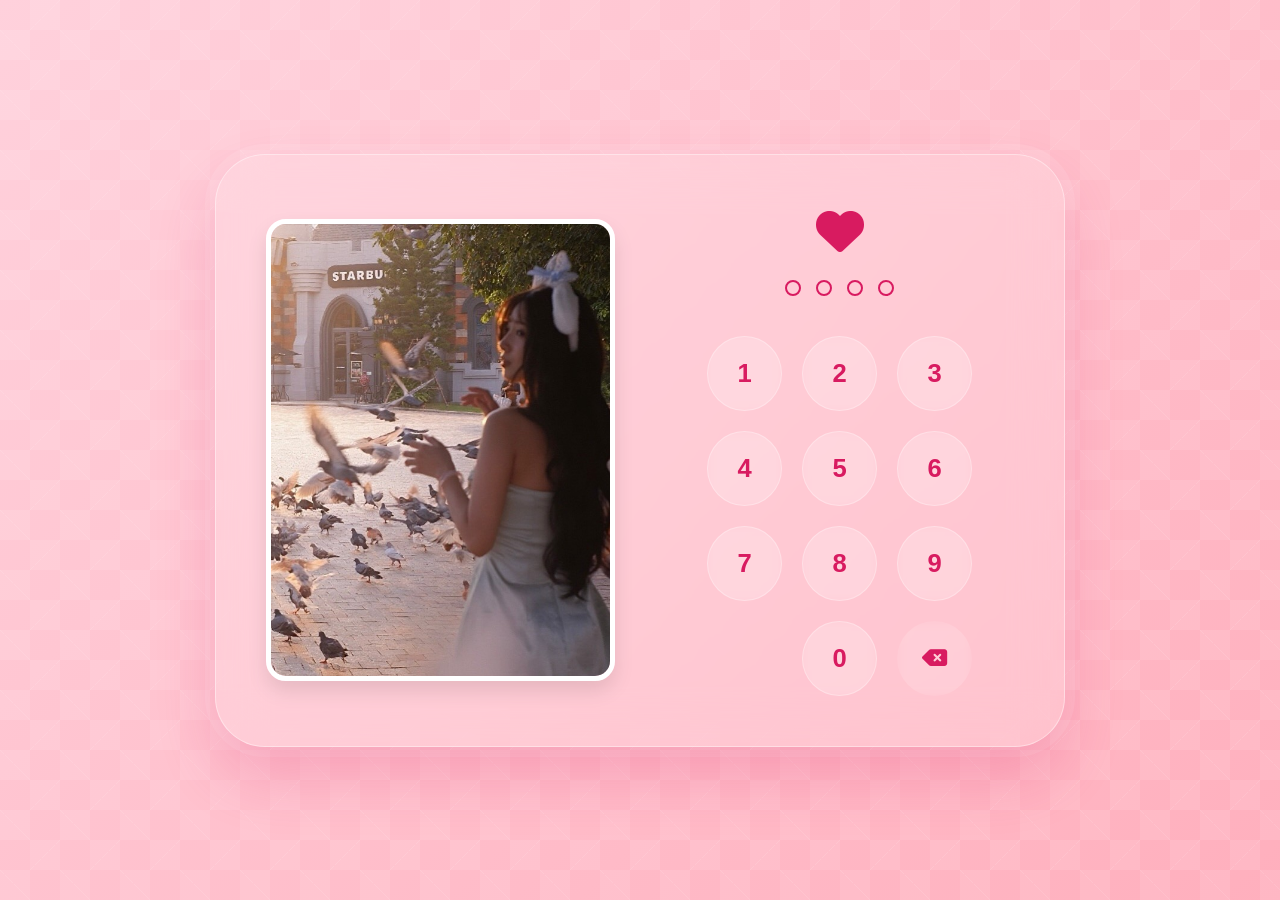
==== index.html @ 54236d32 "first commit" ====
<!doctype html>
<html lang="en">
  <head>
    <meta charset="UTF-8" />
    <meta name="viewport" content="width=device-width, initial-scale=1.0" />

    <title>Only For You</title>

    <link rel="icon" href="https://i.postimg.cc/qvjz8QFW/Logo.png" />

    <link rel="preconnect" href="https://fonts.googleapis.com" />
    <link rel="preconnect" href="https://fonts.gstatic.com" crossorigin />

    <link
      href="https://fonts.googleapis.com/css2?family=Dancing+Script&family=Playfair+Display&display=swap"
      rel="stylesheet"
    />

    <link
      rel="stylesheet"
      href="https://cdnjs.cloudflare.com/ajax/libs/font-awesome/6.5.1/css/all.min.css"
    />

    <link rel="stylesheet" href="style/style.css" />
  </head>

  <body>
    <!-- LOCK SCREEN -->

    <div class="lock-screen" id="lock-screen">
      <div class="lock-content">
        <div class="lock-image">
          <img src="style/img/Anh Pass.jpg" />
        </div>

        <div class="lock-form">
          <div class="lock-icon">
            <i class="fa-solid fa-heart"></i>
          </div>

          <div class="pass-dots" id="pass-dots">
            <div class="dot"></div>
            <div class="dot"></div>
            <div class="dot"></div>
            <div class="dot"></div>
          </div>

          <div class="numpad">
            <button class="num-btn" data-value="1">1</button>
            <button class="num-btn" data-value="2">2</button>
            <button class="num-btn" data-value="3">3</button>

            <button class="num-btn" data-value="4">4</button>
            <button class="num-btn" data-value="5">5</button>
            <button class="num-btn" data-value="6">6</button>

            <button class="num-btn" data-value="7">7</button>
            <button class="num-btn" data-value="8">8</button>
            <button class="num-btn" data-value="9">9</button>

            <button class="num-btn blank"></button>
            <button class="num-btn" data-value="0">0</button>

            <button class="num-btn delete-btn">
              <i class="fa-solid fa-delete-left"></i>
            </button>
          </div>
        </div>
      </div>
    </div>

    <!-- MAIN MENU -->

    <div class="container main-content-hidden" id="main-content">
      <div class="menu">
        <button class="menu-item" id="btn-album">
          <span class="icon">
            <img src="style/img/asset/album.png" />
          </span>
          <span>Photo Album</span>
        </button>

         <button class="menu-item" id="btn-journey">
          <span class="icon">
            <img src="style/img/asset/journey.png" />
          </span>
          <span>Our Love Journey</span>
        </button>

        <button class="menu-item" id="btn-music">
          <span class="icon">
            <img src="style/img/asset/music.png" />
          </span>
          <span>Music</span>
        </button>

        <button class="menu-item" id="btn-letter">
          <span class="icon">
            <img src="style/img/asset/letter.png" />
          </span>
          <span>Letter</span>
        </button>

        <button class="menu-item" id="btn-image">
          <span class="icon">
            <img src="style/img/asset/image.png" />
          </span>
          <span>Image</span>
        </button>

        <button class="menu-item" id="btn-gift">
          <span class="icon">
            <img src="style/img/asset/gift.png" />
          </span>
          <span>Gift</span>
        </button>
      </div>
    </div>

    <!-- LETTER -->

    <div class="overlay" id="letter-overlay">
      <div class="letter-modal">
        <button class="close-btn" id="close-letter">
          <i class="fa-solid fa-xmark"></i>
        </button>

        <div class="letter-content">
          <div class="letter-body" id="letter-body"></div>
        </div>
      </div>
    </div>

    <!-- MUSIC -->

    <div class="overlay" id="music-overlay">
      <div class="music-modal">
        <button class="close-btn" id="close-music">
          <i class="fa-solid fa-xmark"></i>
        </button>

        <div class="spotify-player">
          <div class="now-playing">
            <div class="album-art" id="album-art">
              <img src="" />
            </div>

            <div class="song-details">
              <h3 id="song-title">Select a song</h3>
              <p id="song-artist">Artist</p>
            </div>
          </div>

          <div class="player-controls">
            <div class="progress-container">
              <span id="current-time">0:00</span>

              <div class="progress-bar" id="progress-bar">
                <div class="progress" id="progress"></div>
              </div>

              <span id="duration">0:00</span>
            </div>

            <div class="control-buttons">
              <button class="ctrl-btn" id="prev-btn">
                <i class="fa-solid fa-backward-step"></i>
              </button>

              <button class="ctrl-btn play-pause" id="play-pause-btn">
                <i class="fa-solid fa-play"></i>
              </button>

              <button class="ctrl-btn" id="next-btn">
                <i class="fa-solid fa-forward-step"></i>
              </button>
            </div>
          </div>
        </div>
      </div>
    </div>

    <!-- IMAGE GALLERY -->

    <div class="overlay" id="image-overlay">
      <div class="image-modal">
        <button class="close-btn" id="close-image">
          <i class="fa-solid fa-xmark"></i>
        </button>

        <div class="gallery-container">
          <div class="gallery-row row-top" id="gallery-top"></div>

          <div class="gallery-row row-bottom" id="gallery-bottom"></div>
        </div>
      </div>
    </div>

    <!-- LIGHTBOX -->

    <div class="overlay" id="lightbox-overlay">
      <div class="lightbox-content">
        <button class="close-btn" id="close-lightbox">
          <i class="fa-solid fa-xmark"></i>
        </button>

        <img id="lightbox-img" />
      </div>
    </div>

    <!-- GIFT -->

    <div class="overlay" id="gift-overlay">
      <div class="gift-modal">
        <button class="close-btn" id="close-gift">
          <i class="fa-solid fa-xmark"></i>
        </button>

        <button class="fullscreen-btn" id="fullscreen-gift">
          <i class="fa-solid fa-expand"></i>
        </button>

        <iframe src="style/gift/gift.html" class="gift-iframe"></iframe>
      </div>
    </div>
    
    <!--Album -->

<div class="overlay" id="album-overlay">
  <div class="album-modal">
    <button class="close-btn" id="close-album">
      <i class="fa-solid fa-xmark"></i>
    </button>
    <button class="fullscreen-btn" id="fullscreen-album">
      <i class="fa-solid fa-expand"></i>
    </button>
    <iframe 
      src="style/album/index.html"
      class="album-iframe">
    </iframe>
  </div>
</div>

   <!--Our Love Journey-->

<div class="overlay" id="journey-overlay">
  <div class="album-modal">
    <button class="close-btn" id="close-journey">
      <i class="fa-solid fa-xmark"></i>
    </button>
    <button class="fullscreen-btn" id="fullscreen-journey">
      <i class="fa-solid fa-expand"></i>
    </button>
    <iframe 
      src="style/journey/index.html"
      class="album-iframe">
    </iframe>
  </div>
</div>

    <audio id="audio-player"></audio>
    <audio id="pop-sound" src="style/pop.mp3"></audio>

    <script src="style/script.js"></script>
  </body>
</html>
---- style/style.css ----
* {
  margin: 0;
  padding: 0;
  box-sizing: border-box;
}

body {
  min-height: 100vh;
  display: flex;
  align-items: center;
  justify-content: center;
  font-family:
    "Outfit",
    "Inter",
    -apple-system,
    BlinkMacSystemFont,
    "Segoe UI",
    Roboto,
    sans-serif;
  background: linear-gradient(135deg, #ffd1dc 0%, #ffafbd 50%, #ffc3a0 100%);
  background-size: 400% 400%;
  animation: gradientBG 15s ease infinite;
  overflow-x: hidden;
  overflow-y: auto;
}

@keyframes gradientBG {
  0% {
    background-position: 0% 50%;
  }

  50% {
    background-position: 100% 50%;
  }

  100% {
    background-position: 0% 50%;
  }
}

.container {
  width: 90%;
  max-width: 800px;
  z-index: 10;
  position: relative;
}

h1 {
  color: #d81b60;
  font-size: 2.5rem;
  margin-bottom: 1rem;
  text-shadow: 2px 2px 4px rgba(0, 0, 0, 0.05);
}

p {
  color: #ad1457;
  font-size: 1.1rem;
  line-height: 1.6;
  margin-bottom: 2rem;
}

.menu {
  display: grid;
  grid-template-columns: repeat(2, 1fr);
  gap: 2.5rem;
  perspective: 1000px;
}

@media (max-width: 600px) {
  .menu {
    grid-template-columns: 1fr;
    gap: 1rem;
    padding-top: 2rem;
    padding-bottom: 2rem;
  }

  .menu-item {
    padding: 1rem 1rem;
    font-size: 1rem;
    border-radius: 1.5rem;
    animation: none !important;
    transform: none !important;
  }

  .menu-item .icon img {
    width: 40px;
    height: 40px;
  }
}

.menu-item {
  background: rgba(255, 255, 255, 0.3);
  backdrop-filter: blur(15px);
  -webkit-backdrop-filter: blur(15px);
  border: 2px solid rgba(255, 255, 255, 0.5);
  border-radius: 2rem;
  padding: 2.5rem 1.5rem;
  cursor: pointer;
  display: flex;
  flex-direction: column;
  align-items: center;
  gap: 1rem;
  transition: all 0.4s cubic-bezier(0.175, 0.885, 0.32, 1.275);
  color: #d81b60;
  font-weight: 700;
  font-size: 1.2rem;
  box-shadow: 0 8px 32px 0 rgba(255, 105, 180, 0.15);
  animation: float 6s ease-in-out infinite;
}

.menu-item:nth-child(even) {
  animation-delay: -3s;
}

.menu-item:hover {
  transform: scale(1.1) translateY(-5px);
  background: #fff;
  box-shadow: 0 10px 20px rgba(255, 105, 180, 0.3);
}

.menu-item .icon {
  font-size: 3.5rem;
  filter: drop-shadow(0 5px 10px rgba(255, 105, 180, 0.3));
  display: flex;
  align-items: center;
  justify-content: center;
}

.menu-item .icon img {
  width: 80px;
  height: 80px;
  object-fit: contain;
}

.menu-item:active {
  transform: scale(0.9) translateY(5px);
  box-shadow: 0 2px 10px 0 rgba(255, 105, 180, 0.2);
  background: rgba(255, 255, 255, 0.5);
  transition: all 0.1s ease;
}

@keyframes float {

  0%,
  100% {
    transform: translateY(0);
  }

  50% {
    transform: translateY(-20px);
  }
}

body::before {
  content: "";
  position: fixed;
  top: 0;
  left: 0;
  width: 100%;
  height: 100%;
  background-image:
    linear-gradient(45deg, rgba(255, 255, 255, 0.1) 25%, transparent 25%),
    linear-gradient(-45deg, rgba(255, 255, 255, 0.1) 25%, transparent 25%),
    linear-gradient(45deg, transparent 75%, rgba(255, 255, 255, 0.1) 75%),
    linear-gradient(-45deg, transparent 75%, rgba(255, 255, 255, 0.1) 75%);
  background-size: 60px 60px;
  background-position: 0 0, 0 30px, 30px -30px, -30px 0px;
  pointer-events: none;
  z-index: 1;
}

.heart {
  position: fixed;
  bottom: -50px;
  color: #ff69b4;
  font-size: 20px;
  user-select: none;
  pointer-events: none;
  z-index: -1;
  animation: flyUp linear forwards;
}

@keyframes flyUp {
  0% {
    transform: translateY(0) rotate(0deg);
    opacity: 1;
  }

  100% {
    transform: translateY(-110vh) rotate(360deg);
    opacity: 0;
  }
}

.overlay {
  position: fixed;
  top: 0;
  left: 0;
  width: 100%;
  height: 100%;
  background: rgba(0, 0, 0, 0.4);
  backdrop-filter: blur(8px);
  -webkit-backdrop-filter: blur(8px);
  display: flex;
  align-items: center;
  justify-content: center;
  z-index: 1000;
  opacity: 0;
  visibility: hidden;
  transition: all 0.5s cubic-bezier(0.4, 0, 0.2, 1);
}

.overlay.active {
  opacity: 1;
  visibility: visible;
}

.letter-modal {
  background: rgba(255, 255, 255, 0.7);
  backdrop-filter: blur(20px);
  -webkit-backdrop-filter: blur(20px);
  width: 90%;
  max-width: 500px;
  height: 650px;
  padding: 40px;
  position: relative;
  border-radius: 30px;
  border: 1px solid rgba(255, 255, 255, 0.4);
  box-shadow:
    0 25px 50px -12px rgba(216, 27, 96, 0.2),
    0 0 0 8px rgba(255, 255, 255, 0.4);
  transform: translateY(50px) scale(0.9);
  transition: all 0.6s cubic-bezier(0.34, 1.56, 0.64, 1);
  display: flex;
  flex-direction: column;
  overflow: hidden;
}

.letter-modal::after {
  content: "";
  position: absolute;
  top: 15px;
  left: 15px;
  right: 15px;
  bottom: 15px;
  border: 1px dashed rgba(216, 27, 96, 0.3);
  border-radius: 20px;
  pointer-events: none;
}

.overlay.active .letter-modal {
  transform: translateY(0) scale(1);
}

.close-btn {
  position: absolute;
  top: 15px;
  right: 15px;
  width: 40px;
  height: 40px;
  background: rgba(216, 27, 96, 0.8);
  color: white;
  border: none;
  border-radius: 50%;
  font-size: 20px;
  cursor: pointer;
  display: flex;
  align-items: center;
  justify-content: center;
  z-index: 100;
  transition: all 0.3s ease;
  backdrop-filter: blur(5px);
}

.close-btn:hover {
  background: #d81b60;
  transform: rotate(90deg) scale(1.1);
}

.letter-content {
  color: #444;
  display: flex;
  flex-direction: column;
  height: 100%;
  position: relative;
  z-index: 2;
}

.letter-body {
  font-family: "Dancing Script", cursive;
  font-size: 1.6rem;
  line-height: 2;
  color: #5d4037;
  overflow-y: auto;
  flex-grow: 1;
  padding: 10px 15px 10px 0;
  -ms-overflow-style: none;
  /* IE and Edge */
  scrollbar-width: none;
  /* Firefox */
}

.letter-body::-webkit-scrollbar {
  display: none;
  /* Chrome, Safari and Opera */
}

.letter-body p {
  margin-bottom: 25px;
  color: inherit;
  font-size: inherit;
  line-height: inherit;
}

.letter-gif {
  position: absolute;
  bottom: 20px;
  right: 20px;
  width: 120px;
  height: auto;
  pointer-events: none;
  z-index: 1;
  opacity: 0.6;
  filter: drop-shadow(0 5px 15px rgba(0, 0, 0, 0.1));
}

.letter-footer {
  text-align: right;
  margin-top: 30px;
  font-size: 1.8rem !important;
  font-weight: bold;
  color: #d81b60 !important;
}

@media (max-width: 480px) {
  .letter-modal {
    padding: 30px 20px;
  }

  .letter-body {
    font-size: 1.2rem;
  }
}

.music-modal {
  background: rgba(255, 255, 255, 0.7);
  backdrop-filter: blur(20px);
  -webkit-backdrop-filter: blur(20px);
  width: 90%;
  max-width: 450px;
  height: 650px;
  padding: 30px;
  border-radius: 30px;
  border: 1px solid rgba(255, 255, 255, 0.4);
  box-shadow:
    0 25px 50px -12px rgba(216, 27, 96, 0.2),
    0 0 0 8px rgba(255, 255, 255, 0.4);
  position: relative;
  color: #d81b60;
  transform: translateY(50px) scale(0.9);
  transition: all 0.6s cubic-bezier(0.34, 1.56, 0.64, 1);
  display: flex;
  flex-direction: column;
}

.overlay.active .music-modal {
  transform: translateY(0) scale(1);
}

.spotify-player {
  display: flex;
  flex-direction: column;
  gap: 20px;
  flex-grow: 1;
  overflow: hidden;
}

.player-header {
  display: flex;
  align-items: center;
  justify-content: center;
  gap: 12px;
  font-size: 1rem;
  letter-spacing: 1px;
  text-transform: uppercase;
  font-weight: 800;
  color: #ad1457;
  opacity: 0.8;
}

.spotify-logo {
  width: 28px;
  height: 28px;
  filter: drop-shadow(0 4px 6px rgba(216, 27, 96, 0.3));
}

.now-playing {
  display: flex;
  flex-direction: column;
  align-items: center;
  gap: 20px;
  padding-bottom: 10px;
}

.song-info {
  display: flex;
  flex-direction: column;
  align-items: center;
  gap: 15px;
  width: 100%;
}

.album-art {
  width: 200px;
  height: 200px;
  border-radius: 24px;
  overflow: hidden;
  box-shadow: 0 15px 35px rgba(216, 27, 96, 0.25);
  background: linear-gradient(135deg, #ffd1dc, #ff8aab);
  position: relative;
  transition: transform 0.5s ease;
}

.album-art:hover {
  transform: scale(1.05) rotate(2deg);
}

.album-art img {
  width: 100%;
  height: 100%;
  object-fit: cover;
}

.song-details {
  margin-top: 5px;
}

.song-details h3 {
  margin: 0;
  font-size: 1.4rem;
  color: #d81b60;
  font-weight: 800;
}

.song-details p {
  margin: 4px 0 0;
  font-size: 1rem;
  color: #ad1457;
  opacity: 0.7;
}

.player-controls {
  width: 100%;
  display: flex;
  flex-direction: column;
  gap: 15px;
}

.progress-container {
  display: flex;
  align-items: center;
  gap: 12px;
  font-size: 0.85rem;
  color: #ad1457;
  font-weight: 600;
}

.progress-bar {
  flex-grow: 1;
  height: 8px;
  background: rgba(216, 27, 96, 0.1);
  border-radius: 10px;
  cursor: pointer;
  position: relative;
  overflow: hidden;
}

.progress {
  height: 100%;
  background: linear-gradient(90deg, #ff8aab, #d81b60);
  border-radius: 10px;
  width: 0%;
  position: relative;
  transition: width 0.1s linear;
}

.control-buttons {
  display: flex;
  justify-content: center;
  align-items: center;
  gap: 25px;
}

.ctrl-btn {
  background: none;
  border: none;
  color: #ff8aab;
  font-size: 1.8rem;
  cursor: pointer;
  transition: all 0.3s ease;
  display: flex;
  align-items: center;
  justify-content: center;
}

.ctrl-btn:hover {
  color: #d81b60;
  transform: scale(1.2);
}

.ctrl-btn.play-pause {
  width: 65px;
  height: 65px;
  background: linear-gradient(135deg, #d81b60, #ad1457);
  color: white;
  border-radius: 50%;
  font-size: 1.4rem;
  display: flex;
  align-items: center;
  justify-content: center;
  box-shadow: 0 8px 20px rgba(216, 27, 96, 0.4);
}

.ctrl-btn.play-pause:hover {
  transform: scale(1.1) translateY(-2px);
  box-shadow: 0 12px 25px rgba(216, 27, 96, 0.5);
}

.song-list {
  margin-top: 10px;
  flex: 1;
  overflow-y: auto;
  display: flex;
  flex-direction: column;
  gap: 8px;
  padding-right: 8px;
  scrollbar-width: thin;
  scrollbar-color: rgba(216, 27, 96, 0.2) transparent;
}

.song-list::-webkit-scrollbar {
  width: 4px;
}

.song-list::-webkit-scrollbar-thumb {
  background: rgba(216, 27, 96, 0.2);
  border-radius: 10px;
}

.song-item {
  display: flex;
  align-items: center;
  gap: 15px;
  padding: 12px;
  border-radius: 16px;
  cursor: pointer;
  transition: all 0.3s ease;
  background: rgba(255, 255, 255, 0.3);
  border: 1px solid transparent;
}

.song-item:hover {
  background: rgba(255, 255, 255, 0.6);
  transform: translateX(5px);
  border-color: rgba(216, 27, 96, 0.1);
}

.song-item.active {
  background: rgba(216, 27, 96, 0.1);
  border-color: rgba(216, 27, 96, 0.2);
}

.song-item img {
  width: 50px;
  height: 50px;
  border-radius: 12px;
  object-fit: cover;
  box-shadow: 0 4px 10px rgba(0, 0, 0, 0.05);
}

.song-item-info {
  display: flex;
  flex-direction: column;
  flex: 1;
  overflow: hidden;
}

.song-item-title {
  font-size: 1rem;
  font-weight: 700;
  color: #d81b60;
  white-space: nowrap;
  overflow: hidden;
  text-overflow: ellipsis;
}

.song-item-artist {
  font-size: 0.85rem;
  color: #ad1457;
  opacity: 0.7;
}

.image-modal {
  background: rgba(255, 255, 255, 0.7);
  backdrop-filter: blur(20px);
  -webkit-backdrop-filter: blur(20px);
  width: 90%;
  max-width: 600px;
  height: 650px;
  padding: 40px 20px;
  position: relative;
  border-radius: 30px;
  border: 1px solid rgba(255, 255, 255, 0.4);
  box-shadow:
    0 25px 50px -12px rgba(216, 27, 96, 0.2),
    0 0 0 8px rgba(255, 255, 255, 0.4);
  transform: translateY(50px) scale(0.9);
  transition: all 0.6s cubic-bezier(0.34, 1.56, 0.64, 1);
  display: flex;
  flex-direction: column;
  justify-content: center;
}

.overlay.active .image-modal {
  transform: translateY(0) scale(1);
}

.gallery-container {
  display: flex;
  flex-direction: column;
  gap: 30px;
  width: 100%;
  overflow: hidden;
  cursor: grab;
}

.gallery-container:active {
  cursor: grabbing;
}

.gallery-row {
  display: flex;
  width: max-content;
  pointer-events: auto;
}

.gallery-row img {
  height: 200px;
  width: 150px;
  object-fit: cover;
  border-radius: 16px;
  box-shadow: 0 10px 20px rgba(0, 0, 0, 0.1);
  border: 4px solid white;
  transition: all 0.4s cubic-bezier(0.175, 0.885, 0.32, 1.275);
  cursor: pointer;
  margin-right: 20px;
}

.gallery-row img:hover {
  transform: scale(1.1) translateY(-10px) rotate(2deg);
  box-shadow: 0 15px 30px rgba(216, 27, 96, 0.2);
  z-index: 10;
}

.row-top {
  animation: scroll-left 30s linear infinite;
}

.row-bottom {
  animation: scroll-right 30s linear infinite;
}

@keyframes scroll-left {
  0% {
    transform: translateX(0);
  }

  100% {
    transform: translateX(-50%);
  }
}

@keyframes scroll-right {
  0% {
    transform: translateX(-50%);
  }

  100% {
    transform: translateX(0);
  }
}

.lightbox-content {
  position: relative;
  max-width: 90%;
  max-height: 90%;
  display: flex;
  align-items: center;
  justify-content: center;
}

#lightbox-img {
  max-width: 100%;
  max-height: 85vh;
  border-radius: 8px;
  box-shadow: 0 5px 30px rgba(0, 0, 0, 0.5);
  border: 5px solid white;
}

@media (max-width: 480px) {
  .image-modal {
    height: 500px;
  }

  .gallery-row img {
    height: 140px;
    width: 110px;
  }

  .gallery-gif-wrapper.top {
    top: 5px;
    left: 5px;
  }

  .gallery-gif-wrapper.bottom {
    bottom: 5px;
    right: 5px;
  }

  .gallery-gif {
    width: 40px !important;
  }

  .gallery-gif-wrapper.bottom .gallery-gif {
    width: 100px !important;
  }

  .gallery-gif-wrapper.top .gallery-gif {
    width: 100px !important;
  }

  .flying-text {
    font-size: 0.8rem !important;
  }
}

.gallery-gif-wrapper {
  position: absolute;
  display: flex;
  align-items: center;
  gap: 15px;
  pointer-events: none;
  z-index: 10;
  max-width: calc(100% - 20px);
  overflow: hidden;
}

.gallery-gif-wrapper.top {
  top: 10px;
  left: 10px;
  flex-direction: row;
}

.gallery-gif-wrapper.bottom {
  bottom: 10px;
  right: 10px;
  flex-direction: row;
}

.gallery-gif {
  width: 80px;
  height: auto;
  opacity: 0.9;
  z-index: 11;
}

.gallery-gif-wrapper.bottom .gallery-gif {
  width: 100px;
}

.flying-text {
  font-size: 1.2rem;
  font-weight: bold;
  color: #ff1493;
  text-shadow: 1px 1px 2px rgba(255, 255, 255, 0.8);
  white-space: nowrap;
}

.text-right {
  animation: run-right 8s linear infinite;
}

.text-left {
  animation: run-left 8s linear infinite;
}

@keyframes run-right {
  0% {
    transform: translateX(-100%);
    opacity: 0;
  }

  10% {
    opacity: 1;
  }

  90% {
    opacity: 1;
  }

  100% {
    transform: translateX(100%);
    opacity: 0;
  }
}

@keyframes run-left {
  0% {
    transform: translateX(100%);
    opacity: 0;
  }

  10% {
    opacity: 1;
  }

  90% {
    opacity: 1;
  }

  100% {
    transform: translateX(-100%);
    opacity: 0;
  }
}

.gift-modal {
  background: rgba(255, 255, 255, 0.7);
  backdrop-filter: blur(20px);
  -webkit-backdrop-filter: blur(20px);
  width: 95%;
  max-width: 900px;
  height: 85vh;
  position: relative;
  border-radius: 30px;
  border: 1px solid rgba(255, 255, 255, 0.4);
  box-shadow:
    0 25px 50px -12px rgba(216, 27, 96, 0.3),
    0 0 0 8px rgba(255, 255, 255, 0.4);
  transform: translateY(50px) scale(0.9);
  transition: all 0.6s cubic-bezier(0.34, 1.56, 0.64, 1);
  overflow: hidden;
}

.overlay.active .gift-modal {
  transform: translateY(0) scale(1);
}

.gift-iframe {
  width: 100%;
  height: 100%;
  border: none;
}

.gift-modal .close-btn {
  top: 15px !important;
  right: 15px !important;
  z-index: 100 !important;
}

.gift-modal .fullscreen-btn {
  position: absolute;
  top: 15px;
  right: 65px;
  width: 40px;
  height: 40px;
  background: #d81b60;
  color: white;
  border: none;
  border-radius: 50%;
  font-size: 18px;
  cursor: pointer;
  box-shadow: 0 4px 12px rgba(216, 27, 96, 0.3);
  display: flex;
  align-items: center;
  justify-content: center;
  z-index: 100;
  transition: all 0.3s ease;
}

.gift-modal .fullscreen-btn:hover {
  transform: scale(1.1);
}

.gift-modal:fullscreen {
  width: 100vw;
  height: 100vh;
  max-width: none;
  border-radius: 0;
  box-shadow: none;
  border: none;
}

.gift-modal:fullscreen .close-btn {
  display: none;
}

@media (max-width: 600px) {
  .gift-modal {
    height: 80vh;
  }
}

/* Lock Screen Styles */
.lock-screen {
  position: fixed;
  top: 0;
  left: 0;
  width: 100%;
  height: 100%;
  background: linear-gradient(135deg, #ffd1dc 0%, #ffafbd 100%);
  display: flex;
  align-items: center;
  justify-content: center;
  z-index: 5000;
  transition: transform 0.8s cubic-bezier(0.8, 0, 0.2, 1), opacity 0.5s ease;
}

.lock-screen::before {
  content: "";
  position: absolute;
  top: 0;
  left: 0;
  width: 100%;
  height: 100%;
  background-image:
    linear-gradient(45deg, rgba(255, 255, 255, 0.1) 25%, transparent 25%),
    linear-gradient(-45deg, rgba(255, 255, 255, 0.1) 25%, transparent 25%),
    linear-gradient(45deg, transparent 75%, rgba(255, 255, 255, 0.1) 75%),
    linear-gradient(-45deg, transparent 75%, rgba(255, 255, 255, 0.1) 75%);
  background-size: 60px 60px;
  background-position: 0 0, 0 30px, 30px -30px, -30px 0px;
  pointer-events: none;
}

.lock-screen.unlocked {
  transform: translateY(-100%);
  opacity: 0;
  pointer-events: none;
}

.lock-content {
  background: rgba(255, 255, 255, 0.15);
  backdrop-filter: blur(25px);
  -webkit-backdrop-filter: blur(25px);
  border: 1px solid rgba(255, 255, 255, 0.4);
  padding: 50px;
  border-radius: 50px;
  text-align: center;
  box-shadow:
    0 30px 60px rgba(216, 27, 96, 0.2),
    0 0 0 10px rgba(255, 255, 255, 0.1);
  width: 90%;
  max-width: 850px;
  animation: fadeIn 1s ease;
  display: flex;
  align-items: center;
  gap: 50px;
  position: relative;
  z-index: 10;
}

.lock-image {
  flex: 1;
  max-width: 350px;
  display: flex;
  align-items: center;
  justify-content: center;
  user-select: none;
  cursor: none;
}

.lock-image img {
  width: 100%;
  height: auto;
  border-radius: 20px;
  box-shadow: 0 10px 20px rgba(0, 0, 0, 0.1);
  border: 5px solid white;
}

.lock-form {
  flex: 1;
  display: flex;
  flex-direction: column;
  align-items: center;
}

.lock-icon {
  font-size: 3rem;
  color: #d81b60;
  margin-bottom: 20px;
  animation: heartbeat 1.5s ease infinite;
}

@keyframes heartbeat {
  0% {
    transform: scale(1);
  }

  15% {
    transform: scale(1.15);
  }

  30% {
    transform: scale(1);
  }

  45% {
    transform: scale(1.15);
  }

  60% {
    transform: scale(1);
  }
}



.pass-dots {
  display: flex;
  justify-content: center;
  gap: 15px;
  margin-bottom: 40px;
}

.dot {
  width: 16px;
  height: 16px;
  border: 2px solid #d81b60;
  border-radius: 50%;
  transition: all 0.3s cubic-bezier(0.175, 0.885, 0.32, 1.275);
}

.dot.active {
  background: #d81b60;
  transform: scale(1.2);
  box-shadow: 0 0 10px rgba(216, 27, 96, 0.5);
}

.numpad {
  display: grid;
  grid-template-columns: repeat(3, 1fr);
  gap: 20px;
}

.num-btn {
  width: 75px;
  height: 75px;
  border-radius: 50%;
  border: 1px solid rgba(255, 255, 255, 0.3);
  background: rgba(255, 255, 255, 0.1);
  color: #d81b60;
  font-size: 1.6rem;
  font-weight: 700;
  cursor: pointer;
  transition: all 0.3s cubic-bezier(0.175, 0.885, 0.32, 1.275);
  display: flex;
  align-items: center;
  justify-content: center;
  backdrop-filter: blur(5px);
}

.num-btn:hover {
  background: rgba(255, 255, 255, 0.4);
  transform: scale(1.1);
  border-color: rgba(255, 255, 255, 0.6);
  box-shadow: 0 10px 20px rgba(216, 27, 96, 0.1);
}

.num-btn:active {
  transform: scale(0.9);
  background: #d81b60;
  color: white;
}

.num-btn.blank {
  visibility: hidden;
}

.num-btn.delete-btn {
  font-size: 1.4rem;
  border: none;
  background: transparent;
}

.num-btn.delete-btn:hover {
  background: rgba(255, 255, 255, 0.2);
}

/* Shake Animation */
.shake {
  animation: shake 0.5s cubic-bezier(.36, .07, .19, .97) both;
}

@keyframes shake {

  10%,
  90% {
    transform: translate3d(-1px, 0, 0);
  }

  20%,
  80% {
    transform: translate3d(2px, 0, 0);
  }

  30%,
  50%,
  70% {
    transform: translate3d(-4px, 0, 0);
  }

  40%,
  60% {
    transform: translate3d(4px, 0, 0);
  }
}

.main-content-hidden {
  filter: blur(20px);
  opacity: 0.3;
  transition: all 1s ease;
}

.main-content-visible {
  filter: blur(0);
  opacity: 1;
}

@keyframes fadeIn {
  from {
    opacity: 0;
    transform: translateY(20px);
  }

  to {
    opacity: 1;
    transform: translateY(0);
  }
}

@media (max-width: 768px) {
  .lock-content {
    flex-direction: column;
    padding: 20px 15px;
    max-width: 320px;
    /* Nhỏ hơn cho điện thoại */
    gap: 15px;
    border-radius: 30px;
  }

  .lock-image {
    max-width: 140px;
    /* Ảnh nhỏ hơn */
  }

  .lock-image img {
    border-width: 3px;
  }

  .lock-icon {
    font-size: 2rem;
    margin-bottom: 10px;
  }

  .pass-dots {
    margin-bottom: 25px;
    gap: 10px;
  }

  .dot {
    width: 12px;
    height: 12px;
  }

  .num-btn {
    width: 55px;
    /* Nút bấm nhỏ lại */
    height: 55px;
    font-size: 1.2rem;
  }

  .numpad {
    gap: 12px;
  }

  .reset-lock-btn {
    bottom: 15px;
    right: 15px;
    width: 45px;
    height: 45px;
  }
}

.reset-lock-btn {
  position: fixed;
  bottom: 20px;
  right: 20px;
  background: rgba(255, 255, 255, 0.3);
  backdrop-filter: blur(10px);
  -webkit-backdrop-filter: blur(10px);
  border: 2px solid rgba(255, 255, 255, 0.5);
  width: 50px;
  height: 50px;
  border-radius: 50%;
  color: #d81b60;
  font-size: 1.2rem;
  cursor: pointer;
  display: flex;
  align-items: center;
  justify-content: center;
  box-shadow: 0 4px 15px rgba(216, 27, 96, 0.2);
  transition: all 0.3s cubic-bezier(0.175, 0.885, 0.32, 1.275);
  z-index: 100;
  display: none;
  /* Ẩn mặc định */
}

/* Hiển thị nút khi đã mở khóa */
.main-content-visible~.reset-lock-btn {
  display: flex;
}

.reset-lock-btn:hover {
  transform: scale(1.1) rotate(10deg);
  background: white;
  box-shadow: 0 8px 25px rgba(216, 27, 96, 0.3);
}

.reset-lock-btn:active {
  transform: scale(0.9);
}

@media (max-width: 768px) {
  .reset-lock-btn {
    bottom: 15px;
    right: 15px;
    width: 45px;
    height: 45px;
  }
}

.overlay{
position:fixed;
top:0;
left:0;
width:100%;
height:100%;
background:rgba(0,0,0,0.8);

display:none;
justify-content:center;
align-items:center;

z-index:9999;
}

.overlay.active{
display:flex;
}

.album-modal{
width:90%;
height:90%;
position:relative;
background:black;
border-radius:15px;
overflow:hidden;
}

.album-iframe{
width:100%;
height:100%;
border:none;
}

.journey-modal{
width:90%;
height:90%;
position:relative;
background:black;
border-radius:15px;
overflow:hidden;
}

.journey-iframe{
width:100%;
height:100%;
border:none;
}
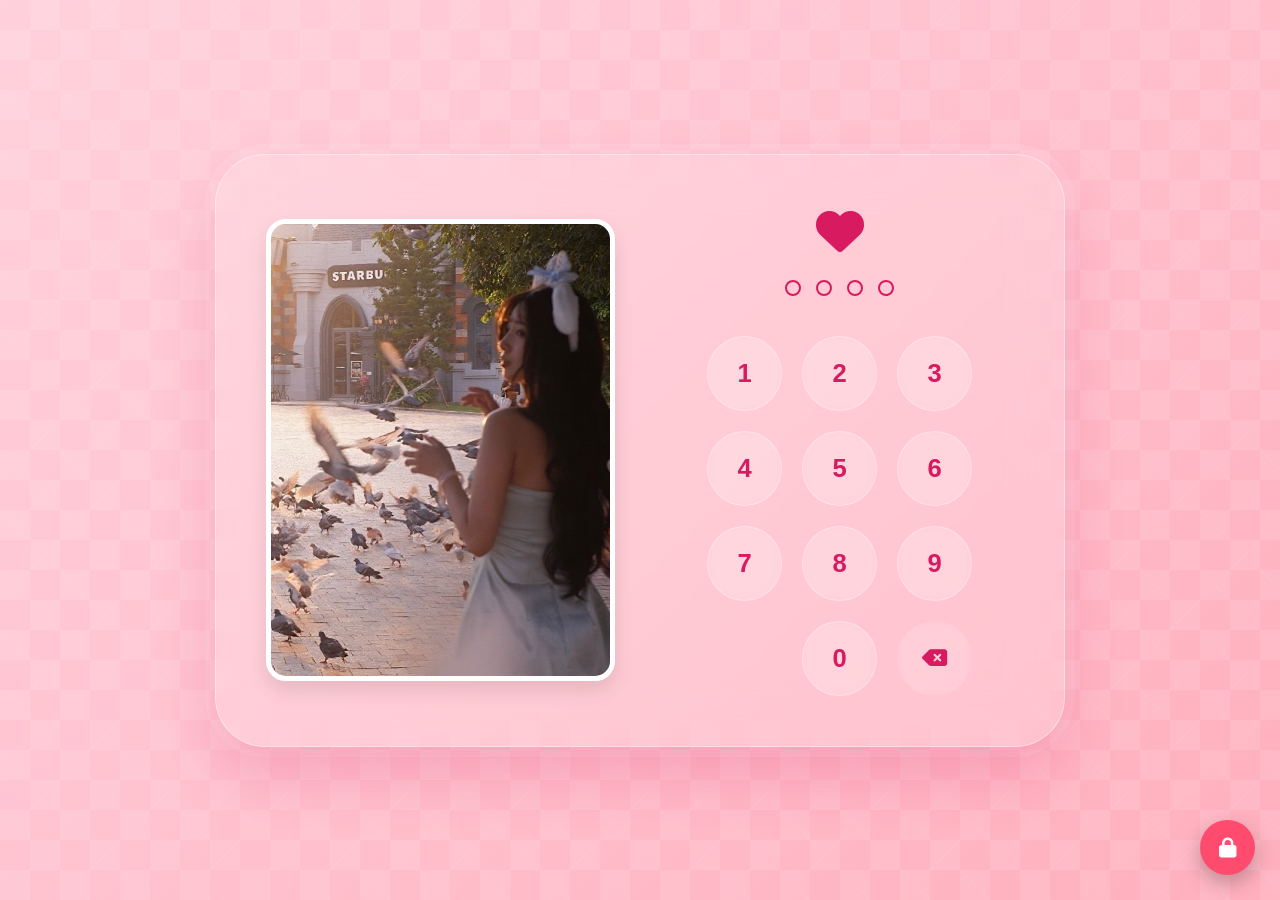
==== commit 966a82ad: "update website" ====
--- a/index.html
+++ b/index.html
@@ -80,7 +80,7 @@
           <span>Photo Album</span>
         </button>
 
-         <button class="menu-item" id="btn-journey">
+        <button class="menu-item" id="btn-journey">
           <span class="icon">
             <img src="style/img/asset/journey.png" />
           </span>
@@ -223,44 +223,42 @@
         <iframe src="style/gift/gift.html" class="gift-iframe"></iframe>
       </div>
     </div>
-    
+
     <!--Album -->
 
-<div class="overlay" id="album-overlay">
-  <div class="album-modal">
-    <button class="close-btn" id="close-album">
-      <i class="fa-solid fa-xmark"></i>
-    </button>
-    <button class="fullscreen-btn" id="fullscreen-album">
-      <i class="fa-solid fa-expand"></i>
-    </button>
-    <iframe 
-      src="style/album/index.html"
-      class="album-iframe">
-    </iframe>
-  </div>
-</div>
-
-   <!--Our Love Journey-->
-
-<div class="overlay" id="journey-overlay">
-  <div class="album-modal">
-    <button class="close-btn" id="close-journey">
-      <i class="fa-solid fa-xmark"></i>
-    </button>
-    <button class="fullscreen-btn" id="fullscreen-journey">
-      <i class="fa-solid fa-expand"></i>
-    </button>
-    <iframe 
-      src="style/journey/index.html"
-      class="album-iframe">
-    </iframe>
-  </div>
-</div>
+    <div class="overlay" id="album-overlay">
+      <div class="album-modal">
+        <button class="close-btn" id="close-album">
+          <i class="fa-solid fa-xmark"></i>
+        </button>
+        <button class="fullscreen-btn" id="fullscreen-album">
+          <i class="fa-solid fa-expand"></i>
+        </button>
+        <iframe src="style/album/index.html" class="album-iframe"> </iframe>
+      </div>
+    </div>
+
+    <!--Our Love Journey-->
+
+    <div class="overlay" id="journey-overlay">
+      <div class="album-modal">
+        <button class="close-btn" id="close-journey">
+          <i class="fa-solid fa-xmark"></i>
+        </button>
+        <button class="fullscreen-btn" id="fullscreen-journey">
+          <i class="fa-solid fa-expand"></i>
+        </button>
+        <iframe src="style/journey/index.html" class="album-iframe"> </iframe>
+      </div>
+    </div>
 
     <audio id="audio-player"></audio>
     <audio id="pop-sound" src="style/pop.mp3"></audio>
 
+    <button class="reset-lock-btn" id="btn-reset-lock">
+      <i class="fa-solid fa-lock"></i>
+    </button>
+    
     <script src="style/script.js"></script>
   </body>
 </html>
--- a/style/style.css
+++ b/style/style.css
@@ -1193,37 +1193,42 @@
   .numpad {
     gap: 12px;
   }
-
-  .reset-lock-btn {
-    bottom: 15px;
-    right: 15px;
-    width: 45px;
-    height: 45px;
-  }
-}
-
-.reset-lock-btn {
-  position: fixed;
-  bottom: 20px;
-  right: 20px;
-  background: rgba(255, 255, 255, 0.3);
-  backdrop-filter: blur(10px);
-  -webkit-backdrop-filter: blur(10px);
-  border: 2px solid rgba(255, 255, 255, 0.5);
-  width: 50px;
-  height: 50px;
-  border-radius: 50%;
-  color: #d81b60;
-  font-size: 1.2rem;
-  cursor: pointer;
-  display: flex;
-  align-items: center;
-  justify-content: center;
-  box-shadow: 0 4px 15px rgba(216, 27, 96, 0.2);
-  transition: all 0.3s cubic-bezier(0.175, 0.885, 0.32, 1.275);
-  z-index: 100;
-  display: none;
-  /* Ẩn mặc định */
+}
+
+.reset-lock-btn{
+position: fixed;
+
+bottom: 25px;
+right: 25px;
+
+width: 55px;
+height: 55px;
+
+border-radius: 50%;
+border: none;
+
+background: #ff4b6e;
+color: white;
+
+font-size: 20px;
+
+display: flex;
+align-items: center;
+justify-content: center;
+
+cursor: pointer;
+
+box-shadow: 0 8px 20px rgba(0,0,0,0.25);
+
+z-index: 9999;
+}
+
+.reset-lock-btn:hover{
+transform: scale(1.1);
+}
+
+.reset-lock-btn:hover{
+transform:scale(1.1);
 }
 
 /* Hiển thị nút khi đã mở khóa */
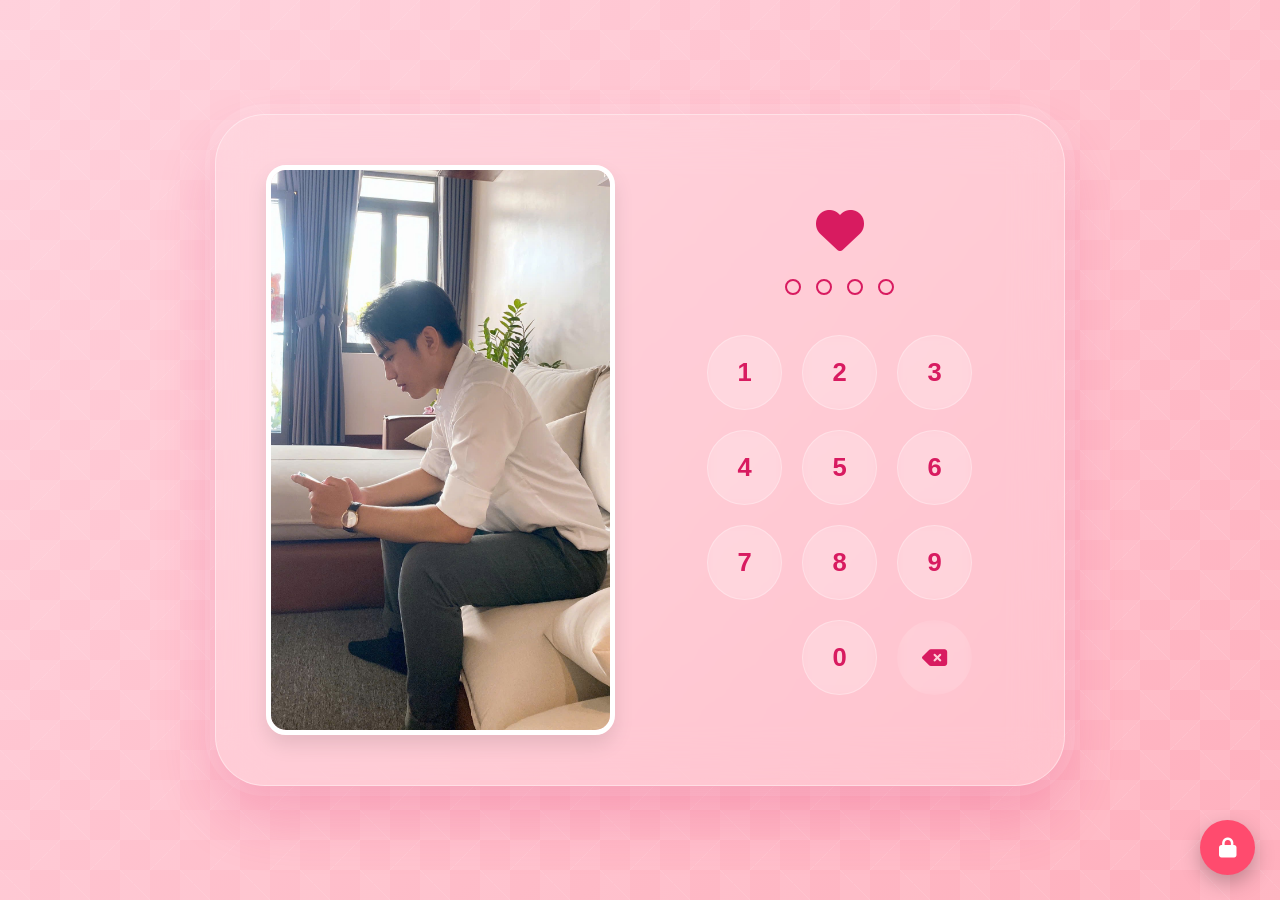
==== commit 463139bc: "update website" ====
--- a/index.html
+++ b/index.html
@@ -67,6 +67,7 @@
           </div>
         </div>
       </div>
+    
     </div>
 
     <!-- MAIN MENU -->
@@ -132,7 +133,6 @@
     </div>
 
     <!-- MUSIC -->
-
     <div class="overlay" id="music-overlay">
       <div class="music-modal">
         <button class="close-btn" id="close-music">
@@ -140,6 +140,10 @@
         </button>
 
         <div class="spotify-player">
+          <div class="player-header">
+    <img src="style/img/asset/music.png" class="spotify-logo">
+    <span>Music Player</span>
+  </div>
           <div class="now-playing">
             <div class="album-art" id="album-art">
               <img src="" />
@@ -176,6 +180,7 @@
               </button>
             </div>
           </div>
+          <div class="song-list" id="song-list"></div>
         </div>
       </div>
     </div>
@@ -183,18 +188,49 @@
     <!-- IMAGE GALLERY -->
 
     <div class="overlay" id="image-overlay">
-      <div class="image-modal">
-        <button class="close-btn" id="close-image">
-          <i class="fa-solid fa-xmark"></i>
-        </button>
-
-        <div class="gallery-container">
-          <div class="gallery-row row-top" id="gallery-top"></div>
-
-          <div class="gallery-row row-bottom" id="gallery-bottom"></div>
-        </div>
-      </div>
-    </div>
+
+  <div class="image-modal">
+
+    <button class="close-btn" id="close-image">
+      <i class="fa-solid fa-xmark"></i>
+    </button>
+
+
+    <!-- TOP TEXT + RABBIT -->
+    <div class="gallery-gif-wrapper top">
+
+      <img src="style/img/asset/meo.png" class="gallery-gif">
+
+      <div class="flying-text text-right">
+        HAPPY INTERNATIONAL WOMEN'S DAY
+      </div>
+
+    </div>
+
+
+    <div class="gallery-container">
+
+      <div class="gallery-row row-top" id="gallery-top"></div>
+
+      <div class="gallery-row row-bottom" id="gallery-bottom"></div>
+
+    </div>
+
+
+    <!-- BOTTOM TEXT + RABBIT -->
+    <div class="gallery-gif-wrapper bottom">
+
+      <div class="flying-text text-left">
+        HAPPY INTERNATIONAL WOMEN'S DAY
+      </div>
+
+      <img src="style/img/asset/meo.png" class="gallery-gif">
+
+    </div>
+
+  </div>
+
+</div>
 
     <!-- LIGHTBOX -->
 
@@ -258,7 +294,7 @@
     <button class="reset-lock-btn" id="btn-reset-lock">
       <i class="fa-solid fa-lock"></i>
     </button>
-    
+    <div id="floating-icons"></div>
     <script src="style/script.js"></script>
   </body>
 </html>
--- a/style/style.css
+++ b/style/style.css
@@ -347,9 +347,9 @@
   backdrop-filter: blur(20px);
   -webkit-backdrop-filter: blur(20px);
   width: 90%;
-  max-width: 450px;
-  height: 650px;
-  padding: 30px;
+  max-width: 850px;
+  height: 800px;
+  padding: 40px;
   border-radius: 30px;
   border: 1px solid rgba(255, 255, 255, 0.4);
   box-shadow:
@@ -413,7 +413,7 @@
 .album-art {
   width: 200px;
   height: 200px;
-  border-radius: 24px;
+  border-radius: 50%;
   overflow: hidden;
   box-shadow: 0 15px 35px rgba(216, 27, 96, 0.25);
   background: linear-gradient(135deg, #ffd1dc, #ff8aab);
@@ -552,6 +552,8 @@
   align-items: center;
   gap: 15px;
   padding: 12px;
+  margin-bottom:12px;
+  margin-bottom:12px;
   border-radius: 16px;
   cursor: pointer;
   transition: all 0.3s ease;
@@ -1304,3 +1306,53 @@
 border:none;
 }
 
+.album-art.playing{
+animation: rotateAlbum 6s linear infinite;
+}
+@keyframes rotateAlbum{
+from{transform:rotate(0deg);}
+to{transform:rotate(360deg);}
+}
+
+#floating-icons{
+position:fixed;
+left:0;
+top:0;
+width:100%;
+height:100%;
+pointer-events:none;
+overflow:hidden;
+z-index:10000;
+}
+
+.floating-icon{
+animation: floatUp linear forwards;
+position:absolute;
+bottom:-50px;
+font-size:28px;
+opacity:0.9;
+}
+
+@keyframes floatUp{
+
+0%{
+transform:translateY(0) scale(0.8);
+opacity:0;
+}
+
+15%{
+opacity:1;
+}
+
+100%{
+transform:translateY(-110vh) scale(1.2);
+opacity:0;
+}
+
+}
+
+@keyframes sway{
+0%{transform:translateX(0)}
+50%{transform:translateX(20px)}
+100%{transform:translateX(0)}
+}
